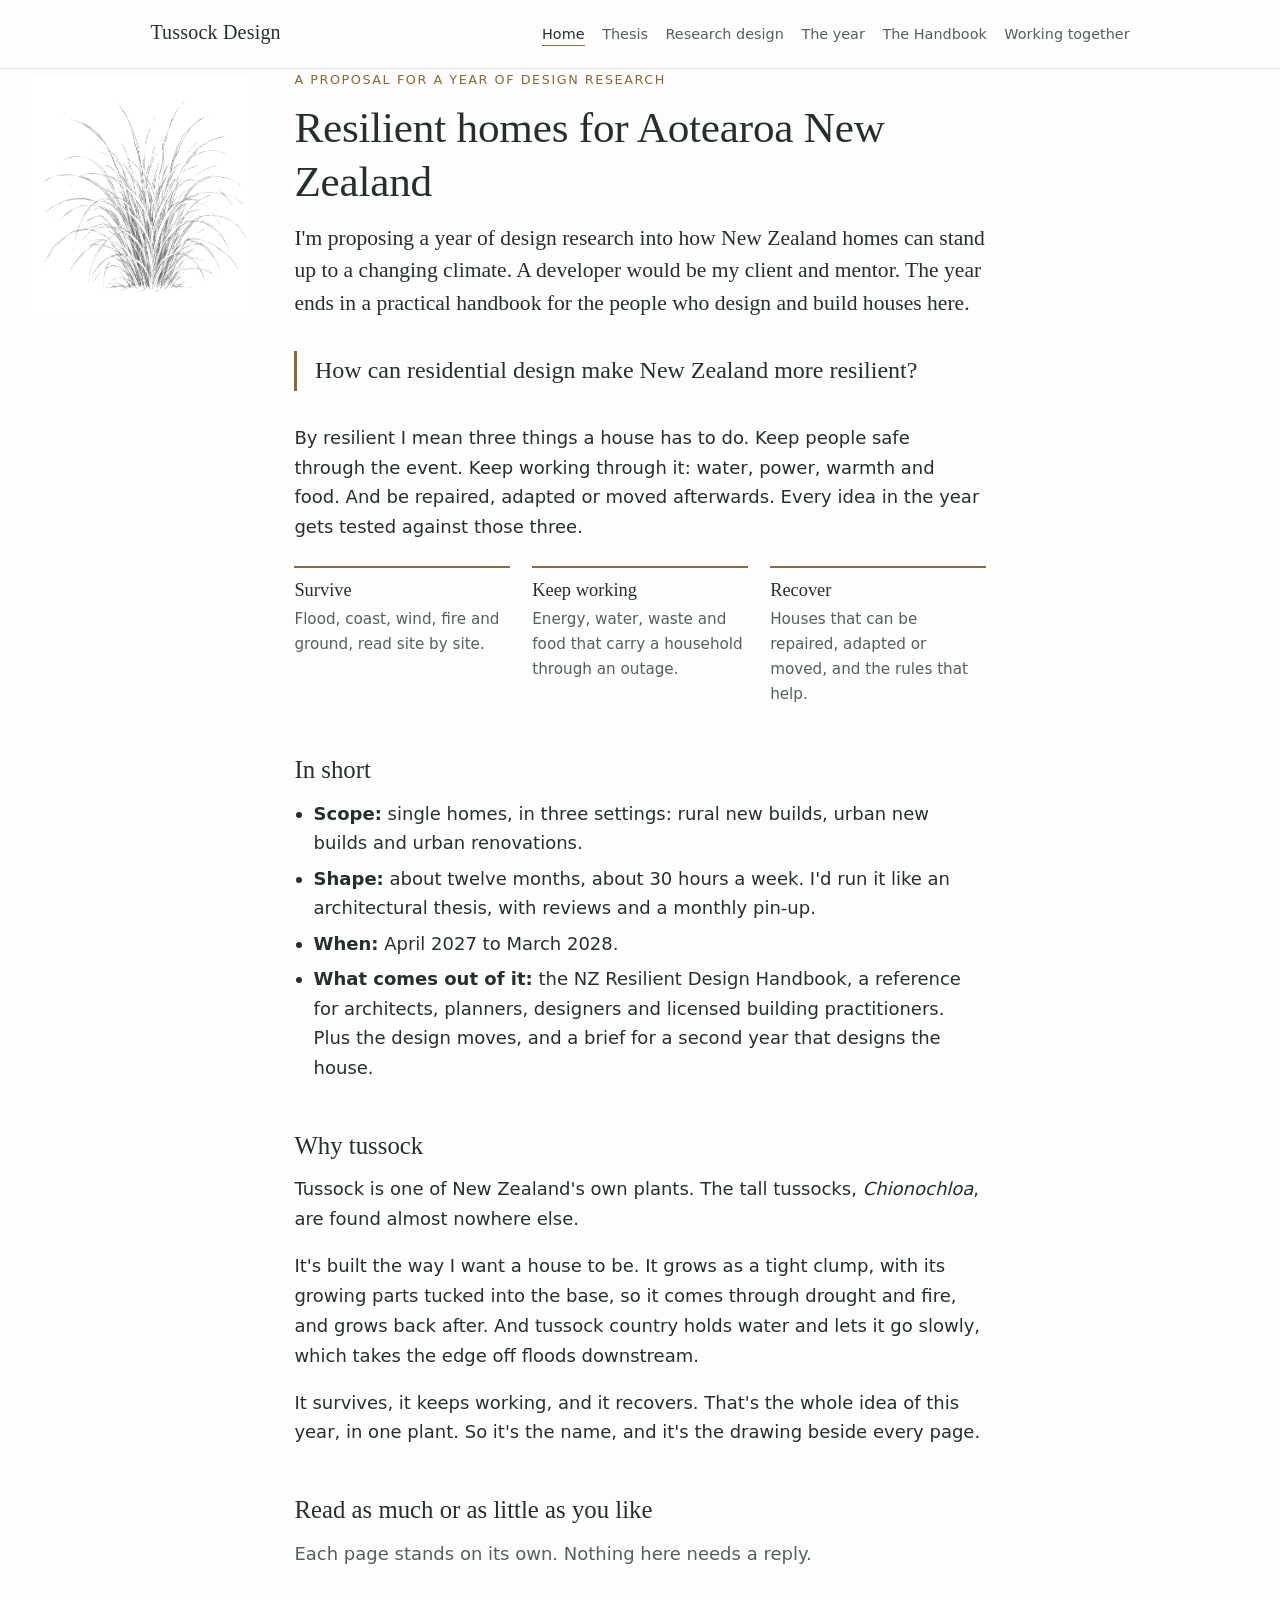
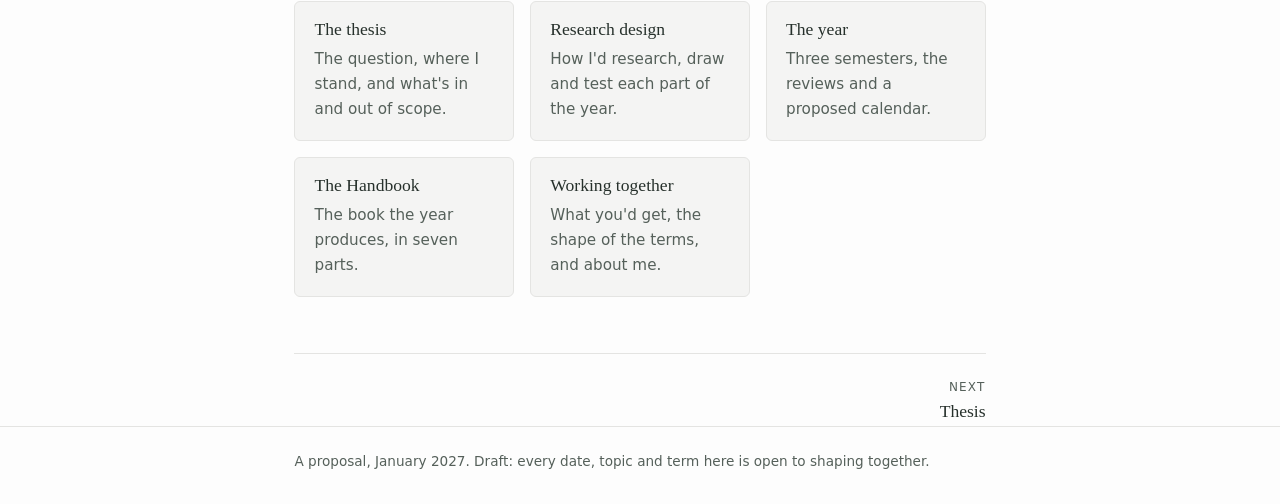
==== index.html @ 3aabd9d5 "Tussock Design: the proposal site Co-Authored-By: Claude Opus 5.5 <noreply@anthropic.com>" ====
<!doctype html>
<html lang="en-NZ">
<head>
<meta charset="utf-8">
<meta name="viewport" content="width=device-width, initial-scale=1">
<title>Resilient homes for Aotearoa New Zealand | Tussock Design</title>
<meta name="description" content="A proposal for a year of design research for resilient homes in New Zealand, ending in the NZ Resilient Design Handbook.">
<meta name="robots" content="noindex">
<link rel="stylesheet" href="style.css?v=136b2ce3">
</head>
<body class="page-index">
<header class="top">
  <div class="wrap top-inner">
    <a class="wordmark" href="index.html">Tussock Design</a>
    <nav aria-label="Pages"><ul><li><a href="index.html" aria-current="page">Home</a></li><li><a href="thesis.html">Thesis</a></li><li><a href="research-design.html">Research design</a></li><li><a href="the-year.html">The year</a></li><li><a href="handbook.html">The Handbook</a></li><li><a href="working-together.html">Working together</a></li></ul></nav>
  </div>
</header>
<main class="wrap">
<div class="intro">
  <figure class="sketch"><img src="tussock.jpg?v=136b2ce3" width="1047" height="1100" alt="Pencil sketch of a tussock"></figure>
  <p class="kicker">A proposal for a year of design research</p>
  <h1>Resilient homes for Aotearoa New Zealand</h1>
  <p class="lead">I'm proposing a year of design research into how New Zealand homes can stand up to a changing climate. A developer would be my client and mentor. The year ends in a practical handbook for the people who design and build houses here.</p>
</div>

<p class="question">How can residential design make New Zealand more resilient?</p>

<p>By resilient I mean three things a house has to do. Keep people safe through the event. Keep working through it: water, power, warmth and food. And be repaired, adapted or moved afterwards. Every idea in the year gets tested against those three.</p>

<div class="three">
  <div><h3>Survive</h3><p>Flood, coast, wind, fire and ground, read site by site.</p></div>
  <div><h3>Keep working</h3><p>Energy, water, waste and food that carry a household through an outage.</p></div>
  <div><h3>Recover</h3><p>Houses that can be repaired, adapted or moved, and the rules that help.</p></div>
</div>

<h2>In short</h2>
<ul>
  <li><strong>Scope:</strong> single homes, in three settings: rural new builds, urban new builds and urban renovations.</li>
  <li><strong>Shape:</strong> about twelve months, about 30 hours a week. I'd run it like an architectural thesis, with reviews and a monthly pin-up.</li>
  <li><strong>When:</strong> April 2027 to March 2028.</li>
  <li><strong>What comes out of it:</strong> the NZ Resilient Design Handbook, a reference for architects, planners, designers and licensed building practitioners. Plus the design moves, and a brief for a second year that designs the house.</li>
</ul>

<h2>Why tussock</h2>
<p>Tussock is one of New Zealand's own plants. The tall tussocks, <em>Chionochloa</em>, are found almost nowhere else.</p>
<p>It's built the way I want a house to be. It grows as a tight clump, with its growing parts tucked into the base, so it comes through drought and fire, and grows back after. And tussock country holds water and lets it go slowly, which takes the edge off floods downstream.</p>
<p>It survives, it keeps working, and it recovers. That's the whole idea of this year, in one plant. So it's the name, and it's the drawing beside every page.</p>

<h2>Read as much or as little as you like</h2>
<p class="soft">Each page stands on its own. Nothing here needs a reply.</p>
<div class="cards">
  <a class="card" href="thesis.html"><h3>The thesis</h3><p>The question, where I stand, and what's in and out of scope.</p></a>
  <a class="card" href="research-design.html"><h3>Research design</h3><p>How I'd research, draw and test each part of the year.</p></a>
  <a class="card" href="the-year.html"><h3>The year</h3><p>Three semesters, the reviews and a proposed calendar.</p></a>
  <a class="card" href="handbook.html"><h3>The Handbook</h3><p>The book the year produces, in seven parts.</p></a>
  <a class="card" href="working-together.html"><h3>Working together</h3><p>What you'd get, the shape of the terms, and about me.</p></a>
</div>

<nav class="pager" aria-label="Next page"><a class="next" href="thesis.html"><span>Next</span>Thesis</a></nav>
</main>
<footer class="foot">
  <div class="wrap">
    <p>A proposal, January 2027. Draft: every date, topic and term here is open to shaping together.</p>
  </div>
</footer>
</body>
</html>
---- style.css ----
/* Proposal site. System fonts only, no outside requests. */
:root {
  /* The tussock sketch's own paper white (sampled #fdfdfd), light only (Av, 26 Nov) */
  --paper: #fdfdfd;
  --paper-2: #f4f4f3;
  --ink: #26302b;
  --ink-soft: #55605a;
  --line: #e4e4e2;
  --accent: #8a6a32;      /* tussock gold, darkened for text contrast */
  --serif: "Iowan Old Style", "Palatino Linotype", Palatino, "Book Antiqua", Georgia, serif;
  --sans: -apple-system, BlinkMacSystemFont, "Segoe UI", system-ui, sans-serif;
  color-scheme: light;
}

* { box-sizing: border-box; }
html { -webkit-text-size-adjust: 100%; }
body {
  margin: 0; background: var(--paper); color: var(--ink);
  font: 18px/1.65 var(--sans);
}
.wrap { max-width: 46rem; margin: 0 auto; padding: 0 1.4rem; }

/* Header */
.top { border-bottom: 1px solid var(--line); background: var(--paper); }
.top-inner { display: flex; flex-wrap: wrap; align-items: baseline; justify-content: space-between; gap: .4rem 1.5rem; padding-top: 1rem; padding-bottom: .9rem; max-width: 64rem; }
.wordmark { font-family: var(--serif); font-size: 1.25rem; color: var(--ink); text-decoration: none; letter-spacing: .01em; }
.top nav ul { list-style: none; margin: 0; padding: 0; display: flex; flex-wrap: wrap; gap: .2rem 1.1rem; }
.top nav a { color: var(--ink-soft); text-decoration: none; font-size: .9rem; padding: .2rem 0; border-bottom: 1px solid transparent; }
.top nav a:hover { color: var(--ink); }
.top nav a[aria-current="page"] { color: var(--ink); border-bottom-color: var(--accent); }

/* The text keeps the middle column; the tussock sits in the left margin beside each title (Av, 26 Nov).
   Too narrow for a margin: it sits small above the title. */
.intro { position: relative; }
.intro h1 { margin-bottom: .8rem; }
.intro .lead { margin-bottom: 0; }
.sketch { margin: 0 0 1.2rem; width: 11rem; }
/* shown as drawn; the page takes the drawing's white, and multiply hides any edge left over */
.sketch img { width: 100%; height: auto; display: block; mix-blend-mode: multiply; filter: brightness(1.05) contrast(1.15); }
@media (min-width: 1060px) {
  .sketch {
    position: absolute; right: 100%; top: 0;
    margin: 0 2.5rem 0 0; width: min(18rem, calc((100vw - 46rem) / 2 - 3rem));
  }
  /* home has a long intro, so the sketch centres on it */
  .page-index .sketch { top: 50%; transform: translateY(-50%); }
}

/* Type */
main { padding-top: 2.6rem; padding-bottom: 2rem; }
h1, h2, h3 { font-family: var(--serif); font-weight: normal; line-height: 1.25; }
h1 { font-size: clamp(2rem, 5vw, 2.7rem); margin: 0 0 1rem; letter-spacing: -.005em; }
h2 { font-size: 1.55rem; margin: 3rem 0 .8rem; }
h3 { font-size: 1.15rem; margin: 2rem 0 .4rem; }
p, ul, ol { margin: 0 0 1.1rem; }
ul, ol { padding-left: 1.2rem; }
li { margin-bottom: .35rem; }
a { color: var(--accent); text-underline-offset: .18em; }
.kicker { font-size: .8rem; letter-spacing: .12em; text-transform: uppercase; color: var(--accent); margin: 0 0 .7rem; }
.lead { font-family: var(--serif); font-size: 1.35rem; line-height: 1.5; color: var(--ink); }
.soft { color: var(--ink-soft); }
.small { font-size: .9rem; }

.question {
  font-family: var(--serif); font-size: 1.5rem; line-height: 1.4;
  border-left: 3px solid var(--accent); padding: .2rem 0 .2rem 1.1rem; margin: 2rem 0;
}

/* Cards and lists */
.cards { display: grid; grid-template-columns: repeat(auto-fit, minmax(13rem, 1fr)); gap: 1rem; margin: 2rem 0; }
.card { background: var(--paper-2); border: 1px solid var(--line); border-radius: 6px; padding: 1.1rem 1.2rem; text-decoration: none; color: var(--ink); display: block; }
a.card:hover { border-color: var(--accent); }
.card h3 { margin: 0 0 .35rem; font-size: 1.1rem; }
.card p { margin: 0; font-size: .95rem; color: var(--ink-soft); }

.three { display: grid; grid-template-columns: repeat(auto-fit, minmax(11rem, 1fr)); gap: 1.4rem; margin: 1.5rem 0 2rem; }
.three div { border-top: 2px solid var(--accent); padding-top: .7rem; }
.three h3 { margin: 0 0 .3rem; }
.three p { margin: 0; font-size: .95rem; color: var(--ink-soft); }

.steps { counter-reset: step; list-style: none; padding: 0; }
.steps li { counter-increment: step; position: relative; padding-left: 2.6rem; margin-bottom: 1rem; }
.steps li::before { content: counter(step); position: absolute; left: 0; top: .05rem; width: 1.8rem; height: 1.8rem; border-radius: 50%; border: 1px solid var(--accent); color: var(--accent); font-size: .85rem; display: grid; place-items: center; }
.steps strong { font-weight: 600; }

/* Timeline */
.timeline { list-style: none; padding: 0; margin: 1.5rem 0 2rem; border-left: 2px solid var(--line); }
.timeline li { position: relative; padding: 0 0 1.3rem 1.4rem; }
.timeline li::before { content: ""; position: absolute; left: -7px; top: .5rem; width: 12px; height: 12px; border-radius: 50%; background: var(--paper); border: 2px solid var(--accent); }
.timeline li.break::before { border-color: var(--line); }
.timeline .when { display: block; font-size: .8rem; letter-spacing: .08em; text-transform: uppercase; color: var(--ink-soft); }
.timeline .what { font-family: var(--serif); font-size: 1.15rem; }
.timeline li.break .what { font-family: var(--sans); font-size: .95rem; color: var(--ink-soft); }

/* Handbook parts */
.parts { list-style: none; padding: 0; }
.parts > li { border-top: 1px solid var(--line); padding: 1rem 0 .6rem; }
.parts h3 { margin: 0 0 .5rem; }
.parts h3 span { color: var(--accent); margin-right: .5rem; }
.parts ul { list-style: none; padding: 0; font-size: .95rem; }
.parts ul li { margin-bottom: .25rem; }
.parts ul b { font-weight: 600; color: var(--ink-soft); display: inline-block; min-width: 2.2rem; }

.note { background: var(--paper-2); border: 1px solid var(--line); border-radius: 6px; padding: 1rem 1.2rem; margin: 2rem 0; font-size: .95rem; }
.note p:last-child { margin-bottom: 0; }

/* Pager and footer */
.pager { display: flex; justify-content: space-between; gap: 1rem; margin-top: 3.5rem; padding-top: 1.5rem; border-top: 1px solid var(--line); }
.pager a { text-decoration: none; font-family: var(--serif); font-size: 1.1rem; color: var(--ink); }
.pager a span { display: block; font-family: var(--sans); font-size: .75rem; letter-spacing: .1em; text-transform: uppercase; color: var(--ink-soft); }
.pager .next { margin-left: auto; text-align: right; }
.foot { border-top: 1px solid var(--line); padding: 1.4rem 0 2rem; color: var(--ink-soft); font-size: .85rem; }
.foot p { margin: 0; }

@media (max-width: 560px) {
  body { font-size: 17px; }
  .lead { font-size: 1.2rem; }
  .question { font-size: 1.3rem; }
}
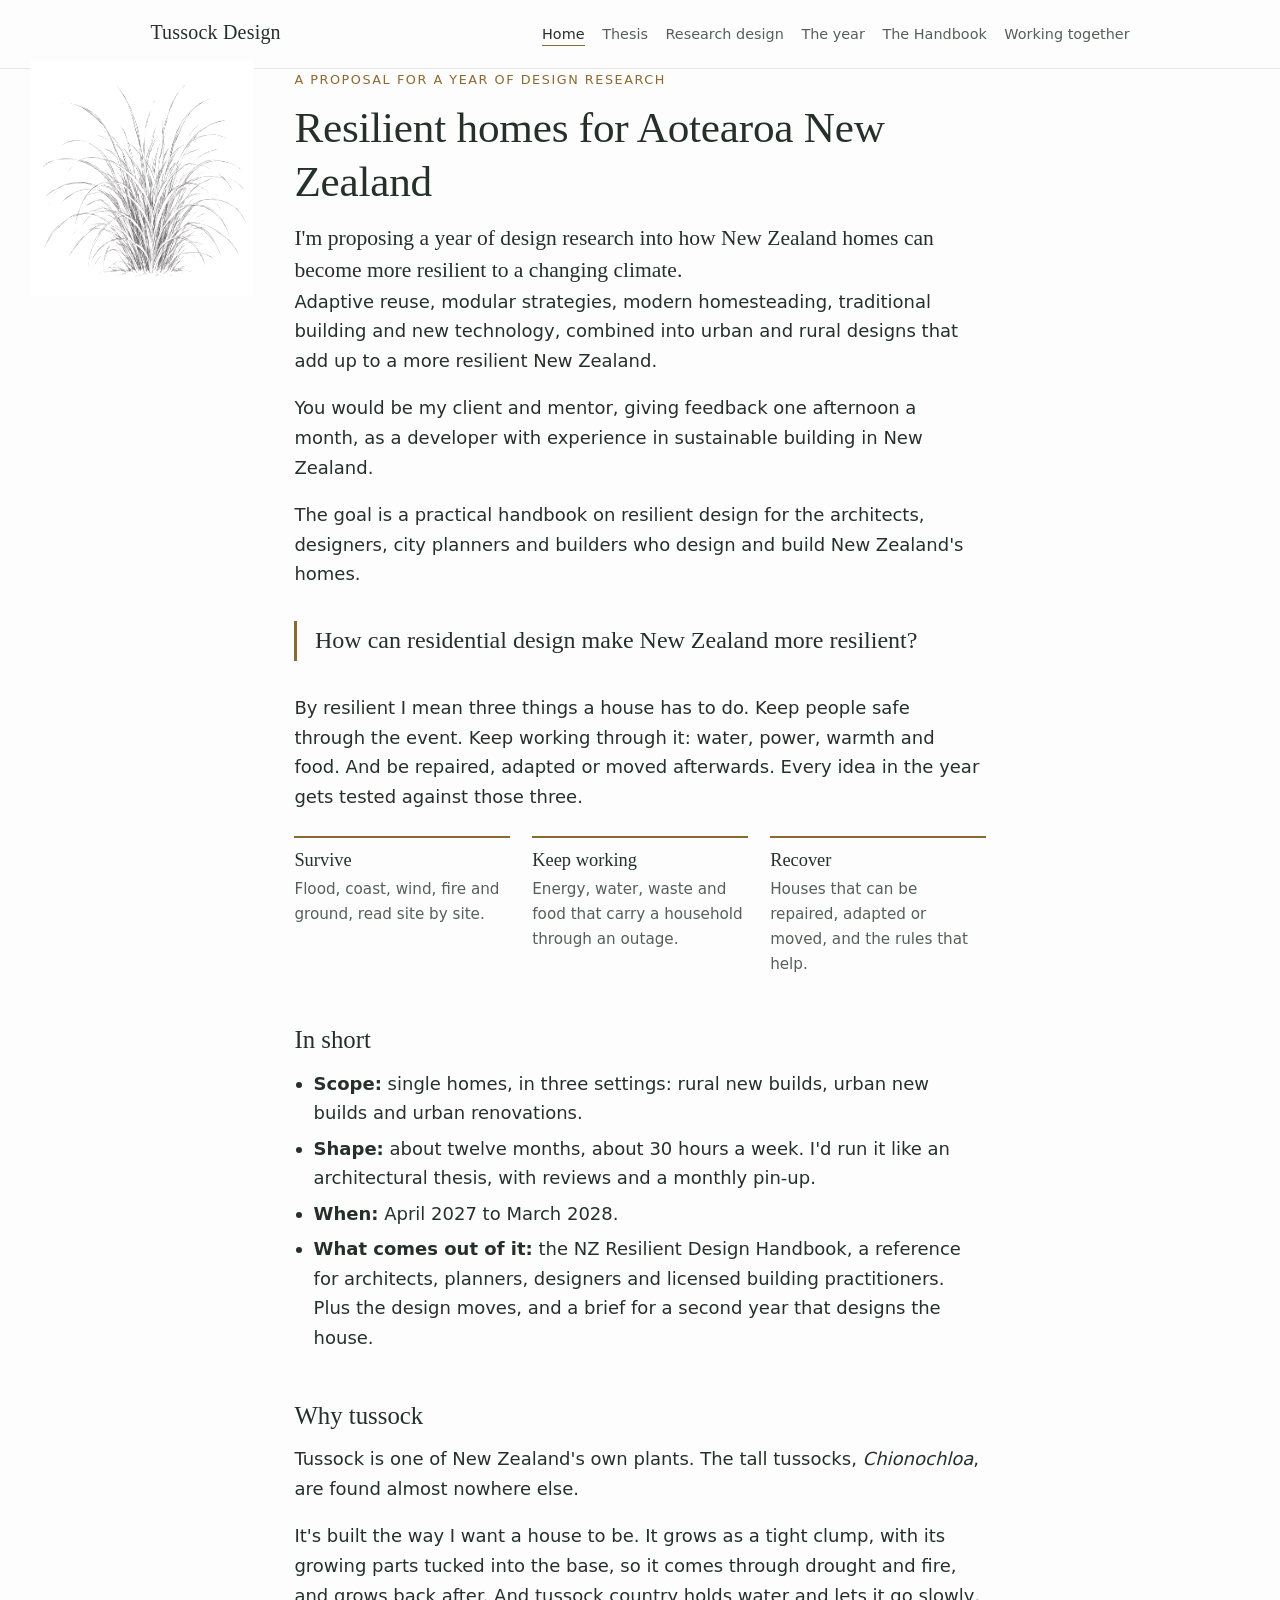
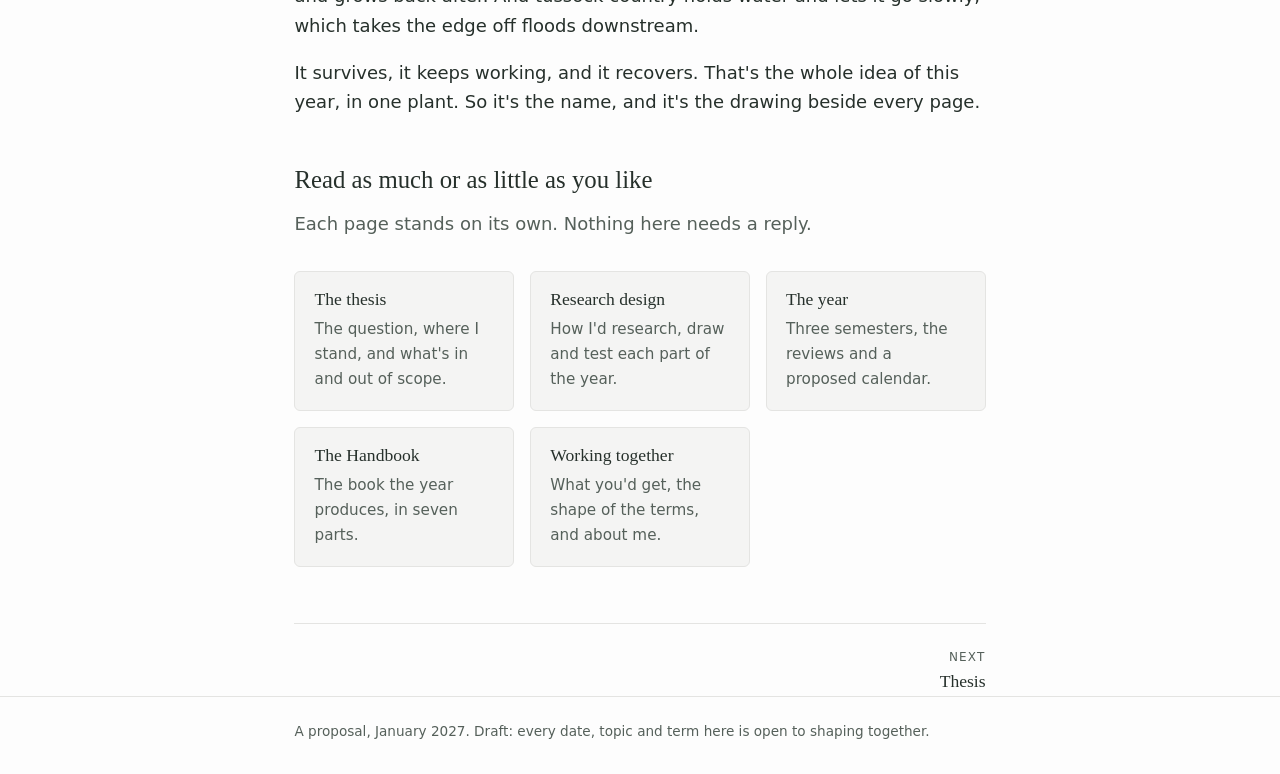
==== commit 555efaf5: "Home intro in Av's words" ====
--- a/index.html
+++ b/index.html
@@ -20,8 +20,12 @@
   <figure class="sketch"><img src="tussock.jpg?v=136b2ce3" width="1047" height="1100" alt="Pencil sketch of a tussock"></figure>
   <p class="kicker">A proposal for a year of design research</p>
   <h1>Resilient homes for Aotearoa New Zealand</h1>
-  <p class="lead">I'm proposing a year of design research into how New Zealand homes can stand up to a changing climate. A developer would be my client and mentor. The year ends in a practical handbook for the people who design and build houses here.</p>
+  <p class="lead">I'm proposing a year of design research into how New Zealand homes can become more resilient to a changing climate.</p>
 </div>
+
+<p>Adaptive reuse, modular strategies, modern homesteading, traditional building and new technology, combined into urban and rural designs that add up to a more resilient New Zealand.</p>
+<p>You would be my client and mentor, giving feedback one afternoon a month, as a developer with experience in sustainable building in New Zealand.</p>
+<p>The goal is a practical handbook on resilient design for the architects, designers, city planners and builders who design and build New Zealand's homes.</p>
 
 <p class="question">How can residential design make New Zealand more resilient?</p>
 
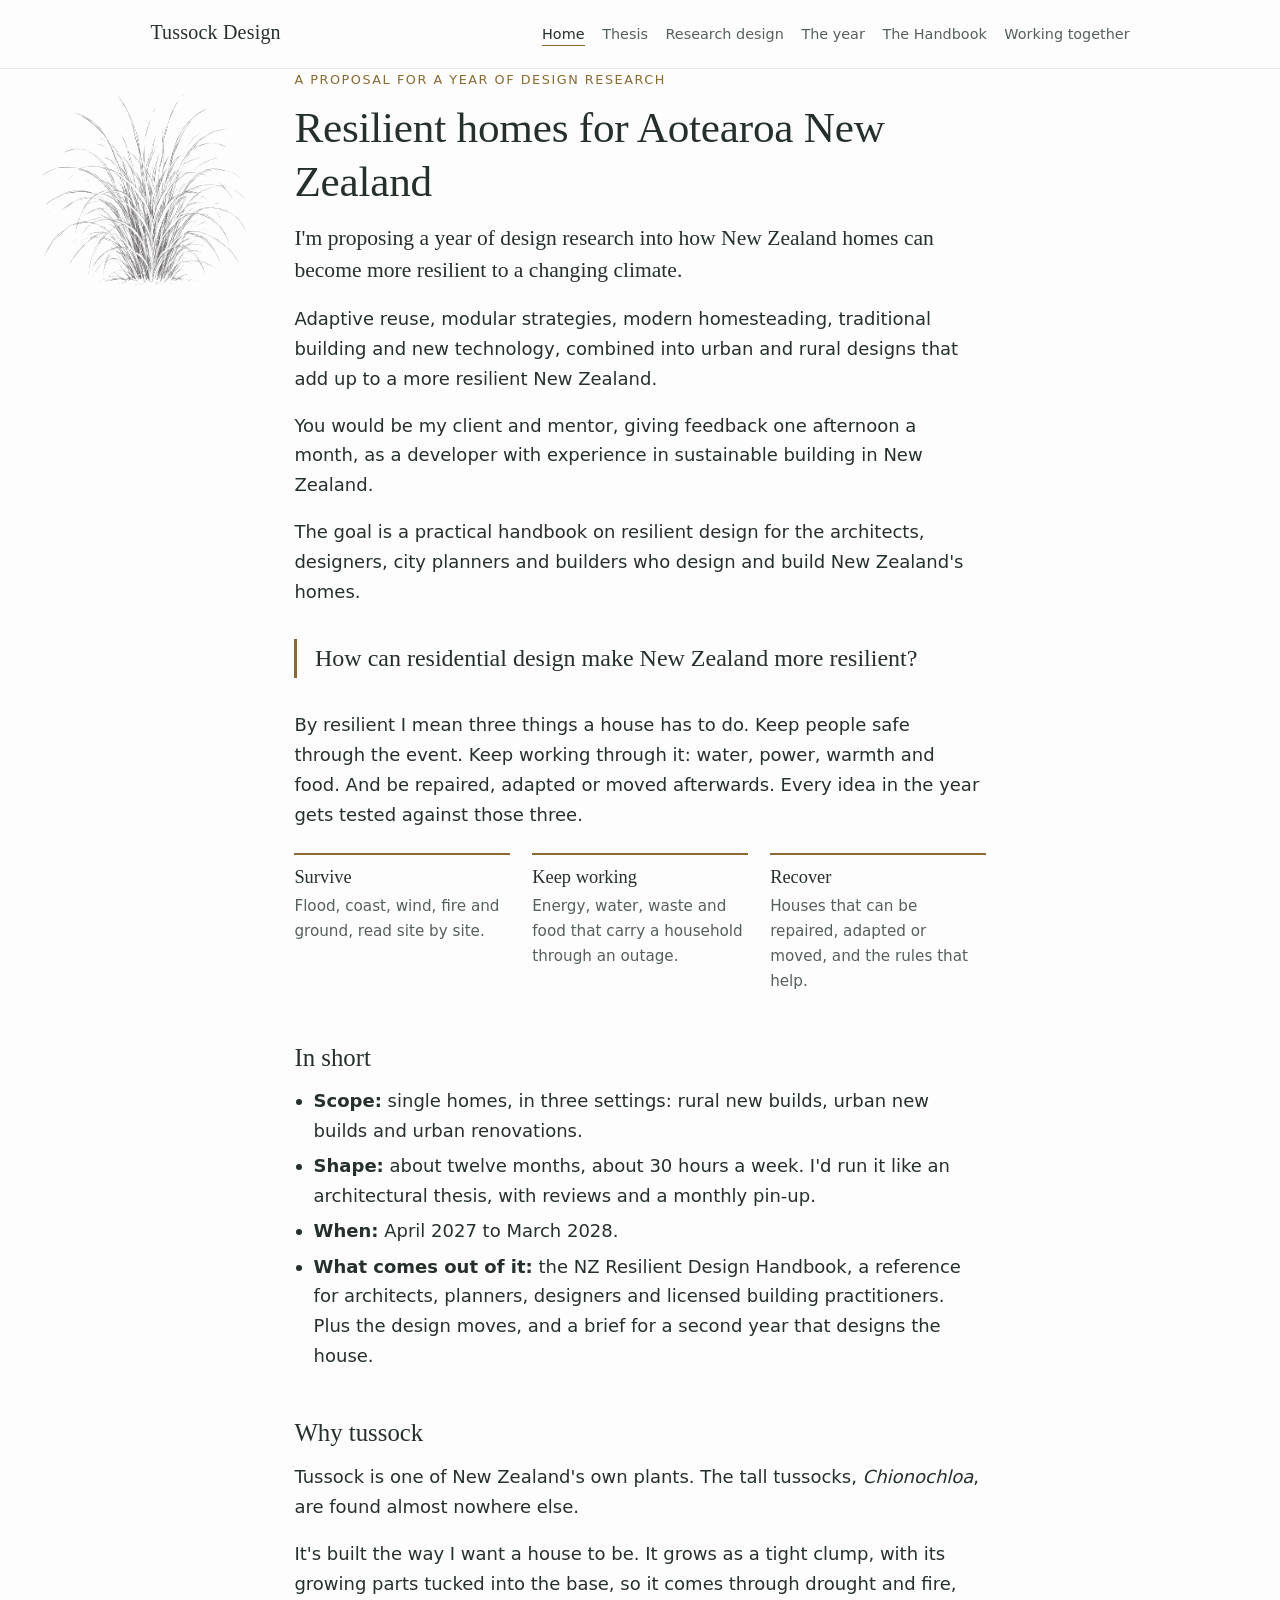
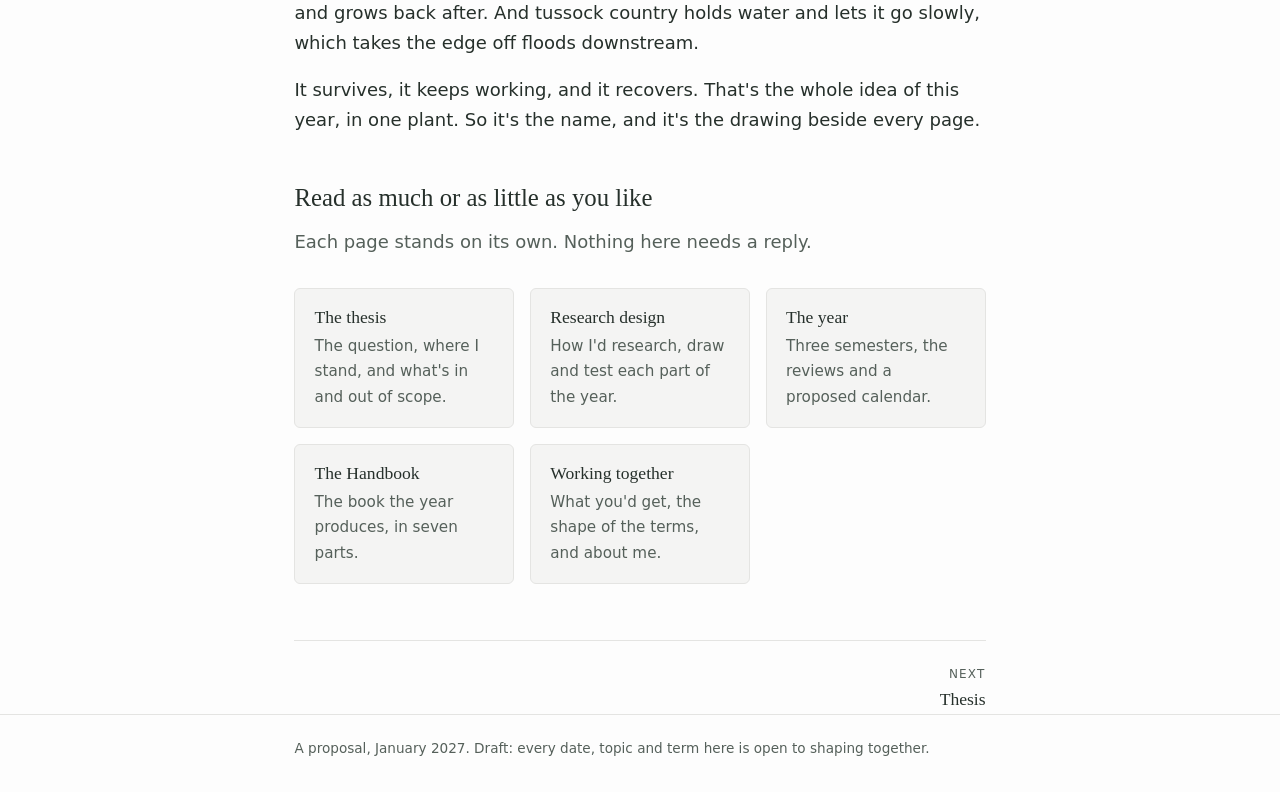
==== commit 88b48bac: "Home sketch alignment" ====
--- a/index.html
+++ b/index.html
@@ -6,7 +6,7 @@
 <title>Resilient homes for Aotearoa New Zealand | Tussock Design</title>
 <meta name="description" content="A proposal for a year of design research for resilient homes in New Zealand, ending in the NZ Resilient Design Handbook.">
 <meta name="robots" content="noindex">
-<link rel="stylesheet" href="style.css?v=136b2ce3">
+<link rel="stylesheet" href="style.css?v=6ba937d9">
 </head>
 <body class="page-index">
 <header class="top">
@@ -17,7 +17,7 @@
 </header>
 <main class="wrap">
 <div class="intro">
-  <figure class="sketch"><img src="tussock.jpg?v=136b2ce3" width="1047" height="1100" alt="Pencil sketch of a tussock"></figure>
+  <figure class="sketch"><img src="tussock.jpg?v=6ba937d9" width="1047" height="1100" alt="Pencil sketch of a tussock"></figure>
   <p class="kicker">A proposal for a year of design research</p>
   <h1>Resilient homes for Aotearoa New Zealand</h1>
   <p class="lead">I'm proposing a year of design research into how New Zealand homes can become more resilient to a changing climate.</p>
--- a/style.css
+++ b/style.css
@@ -33,7 +33,6 @@
    Too narrow for a margin: it sits small above the title. */
 .intro { position: relative; }
 .intro h1 { margin-bottom: .8rem; }
-.intro .lead { margin-bottom: 0; }
 .sketch { margin: 0 0 1.2rem; width: 11rem; }
 /* shown as drawn; the page takes the drawing's white, and multiply hides any edge left over */
 .sketch img { width: 100%; height: auto; display: block; mix-blend-mode: multiply; filter: brightness(1.05) contrast(1.15); }
@@ -42,8 +41,6 @@
     position: absolute; right: 100%; top: 0;
     margin: 0 2.5rem 0 0; width: min(18rem, calc((100vw - 46rem) / 2 - 3rem));
   }
-  /* home has a long intro, so the sketch centres on it */
-  .page-index .sketch { top: 50%; transform: translateY(-50%); }
 }
 
 /* Type */
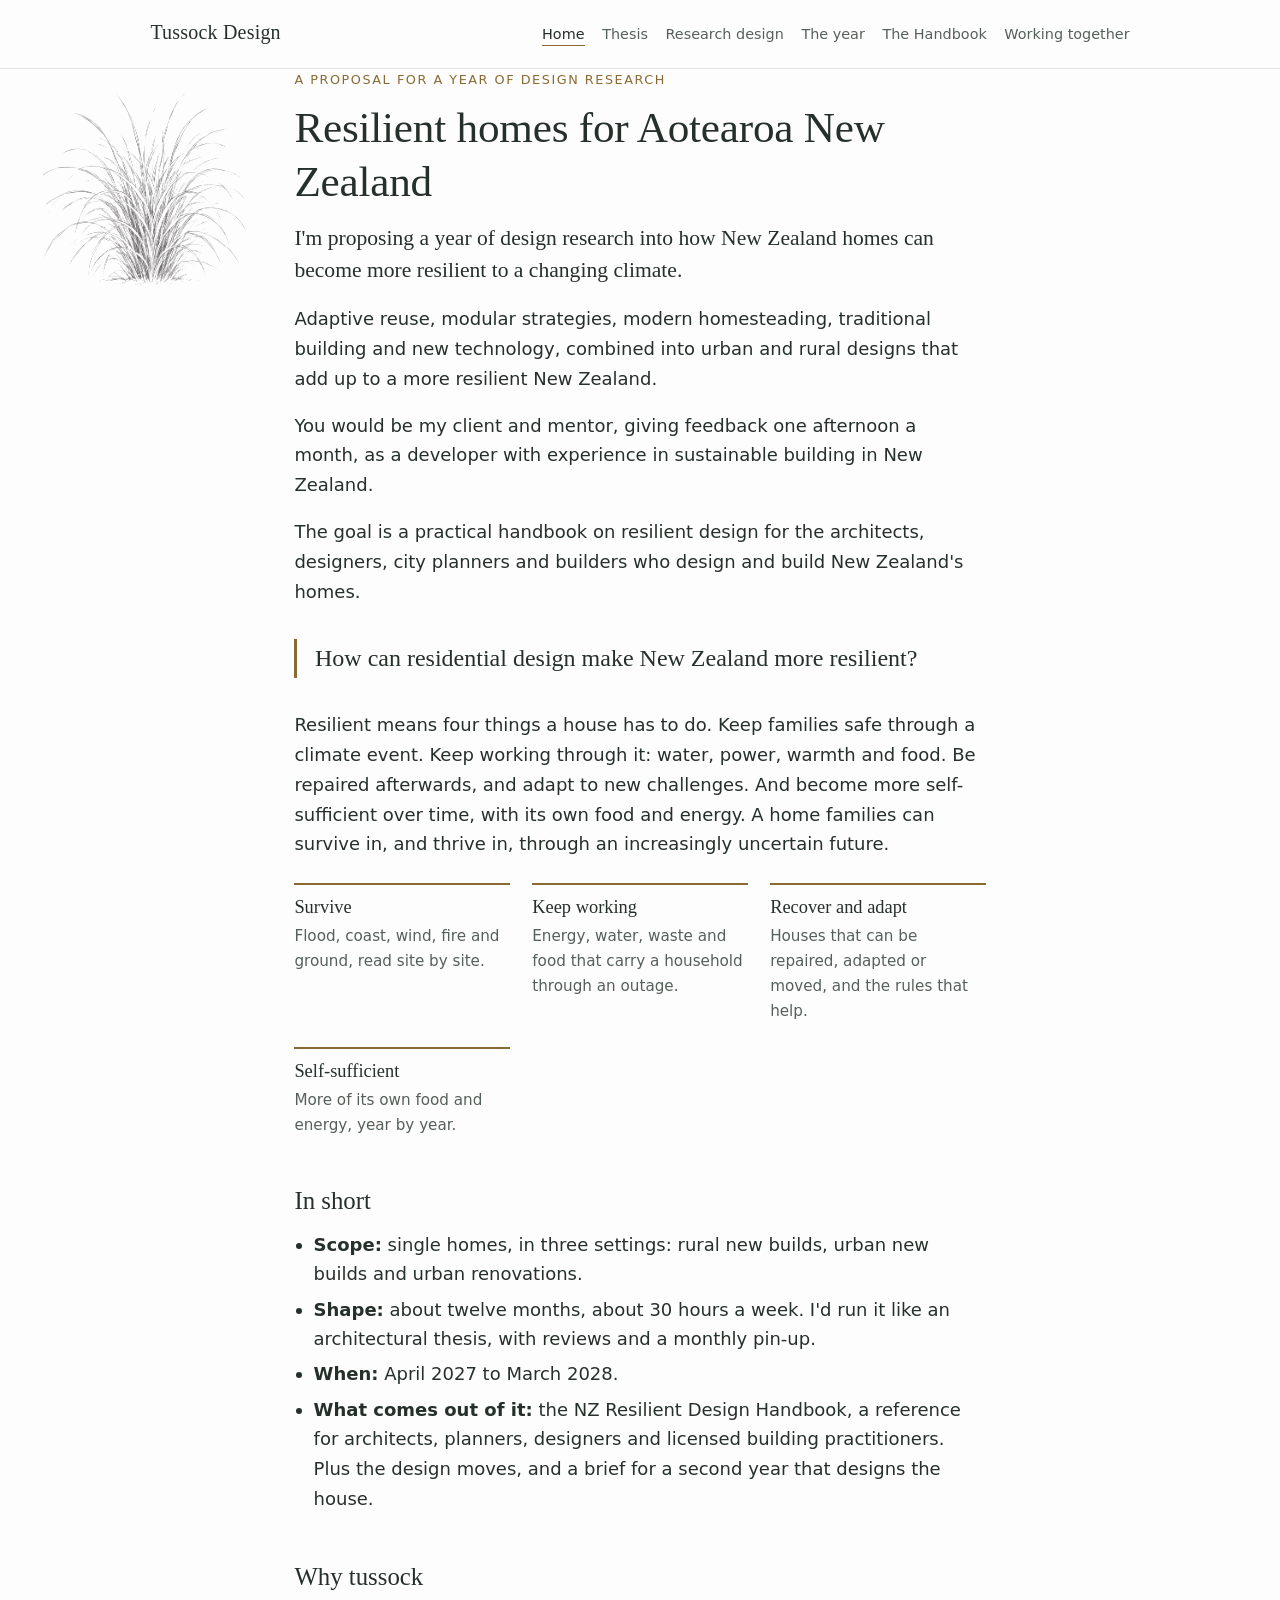
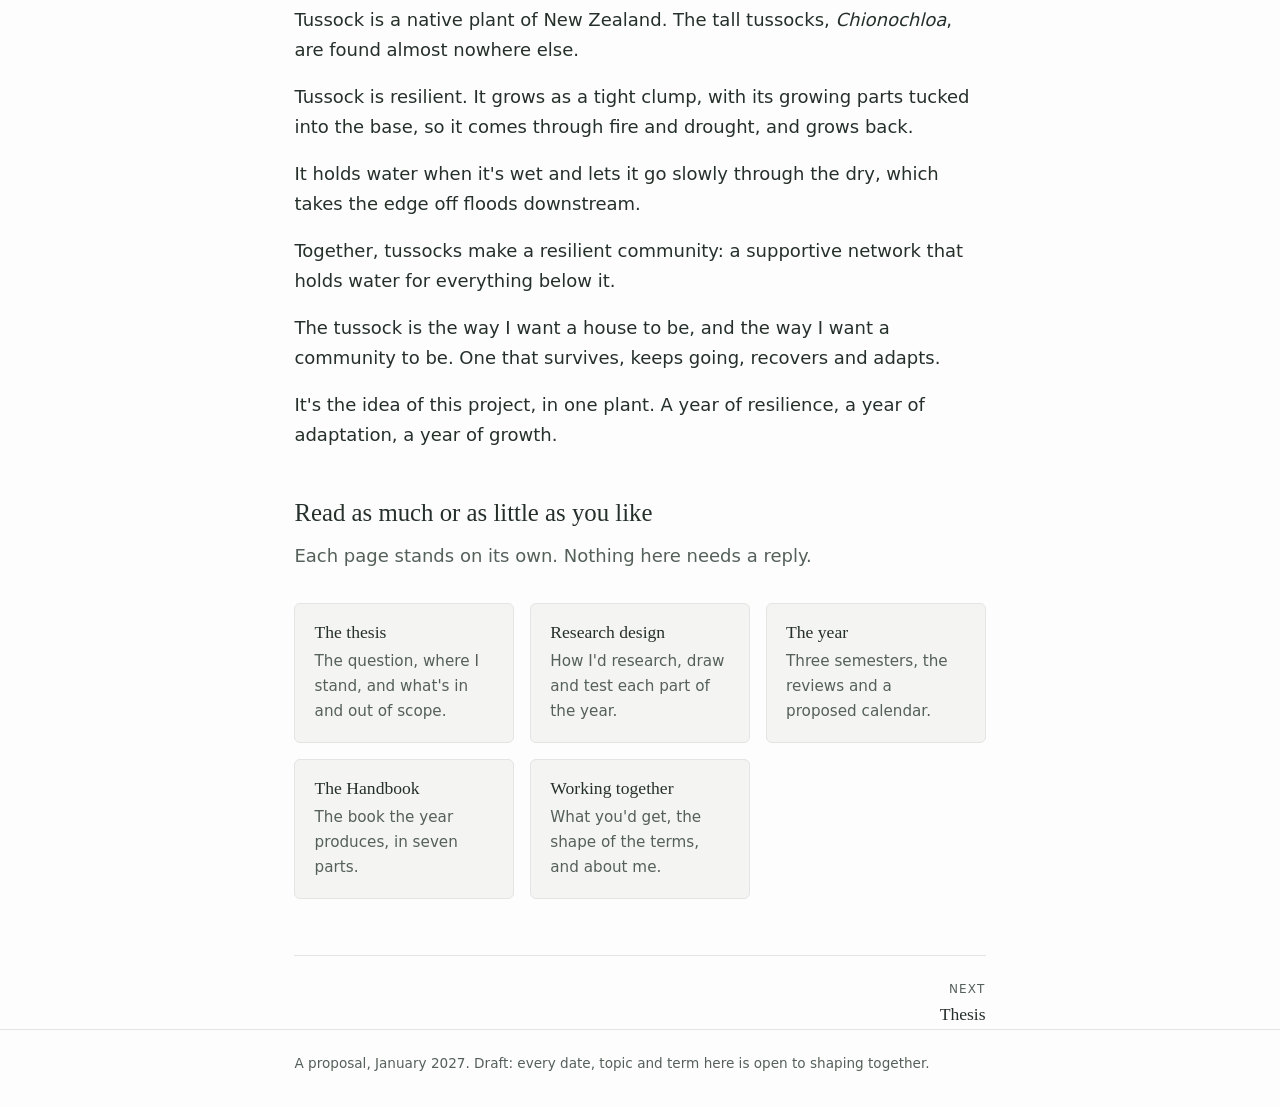
==== commit f31b0633: "Resilience as four things; Why tussock rewritten" ====
--- a/index.html
+++ b/index.html
@@ -29,12 +29,13 @@
 
 <p class="question">How can residential design make New Zealand more resilient?</p>
 
-<p>By resilient I mean three things a house has to do. Keep people safe through the event. Keep working through it: water, power, warmth and food. And be repaired, adapted or moved afterwards. Every idea in the year gets tested against those three.</p>
+<p>Resilient means four things a house has to do. Keep families safe through a climate event. Keep working through it: water, power, warmth and food. Be repaired afterwards, and adapt to new challenges. And become more self-sufficient over time, with its own food and energy. A home families can survive in, and thrive in, through an increasingly uncertain future.</p>
 
 <div class="three">
   <div><h3>Survive</h3><p>Flood, coast, wind, fire and ground, read site by site.</p></div>
   <div><h3>Keep working</h3><p>Energy, water, waste and food that carry a household through an outage.</p></div>
-  <div><h3>Recover</h3><p>Houses that can be repaired, adapted or moved, and the rules that help.</p></div>
+  <div><h3>Recover and adapt</h3><p>Houses that can be repaired, adapted or moved, and the rules that help.</p></div>
+  <div><h3>Self-sufficient</h3><p>More of its own food and energy, year by year.</p></div>
 </div>
 
 <h2>In short</h2>
@@ -46,9 +47,12 @@
 </ul>
 
 <h2>Why tussock</h2>
-<p>Tussock is one of New Zealand's own plants. The tall tussocks, <em>Chionochloa</em>, are found almost nowhere else.</p>
-<p>It's built the way I want a house to be. It grows as a tight clump, with its growing parts tucked into the base, so it comes through drought and fire, and grows back after. And tussock country holds water and lets it go slowly, which takes the edge off floods downstream.</p>
-<p>It survives, it keeps working, and it recovers. That's the whole idea of this year, in one plant. So it's the name, and it's the drawing beside every page.</p>
+<p>Tussock is a native plant of New Zealand. The tall tussocks, <em>Chionochloa</em>, are found almost nowhere else.</p>
+<p>Tussock is resilient. It grows as a tight clump, with its growing parts tucked into the base, so it comes through fire and drought, and grows back.</p>
+<p>It holds water when it's wet and lets it go slowly through the dry, which takes the edge off floods downstream.</p>
+<p>Together, tussocks make a resilient community: a supportive network that holds water for everything below it.</p>
+<p>The tussock is the way I want a house to be, and the way I want a community to be. One that survives, keeps going, recovers and adapts.</p>
+<p>It's the idea of this project, in one plant. A year of resilience, a year of adaptation, a year of growth.</p>
 
 <h2>Read as much or as little as you like</h2>
 <p class="soft">Each page stands on its own. Nothing here needs a reply.</p>
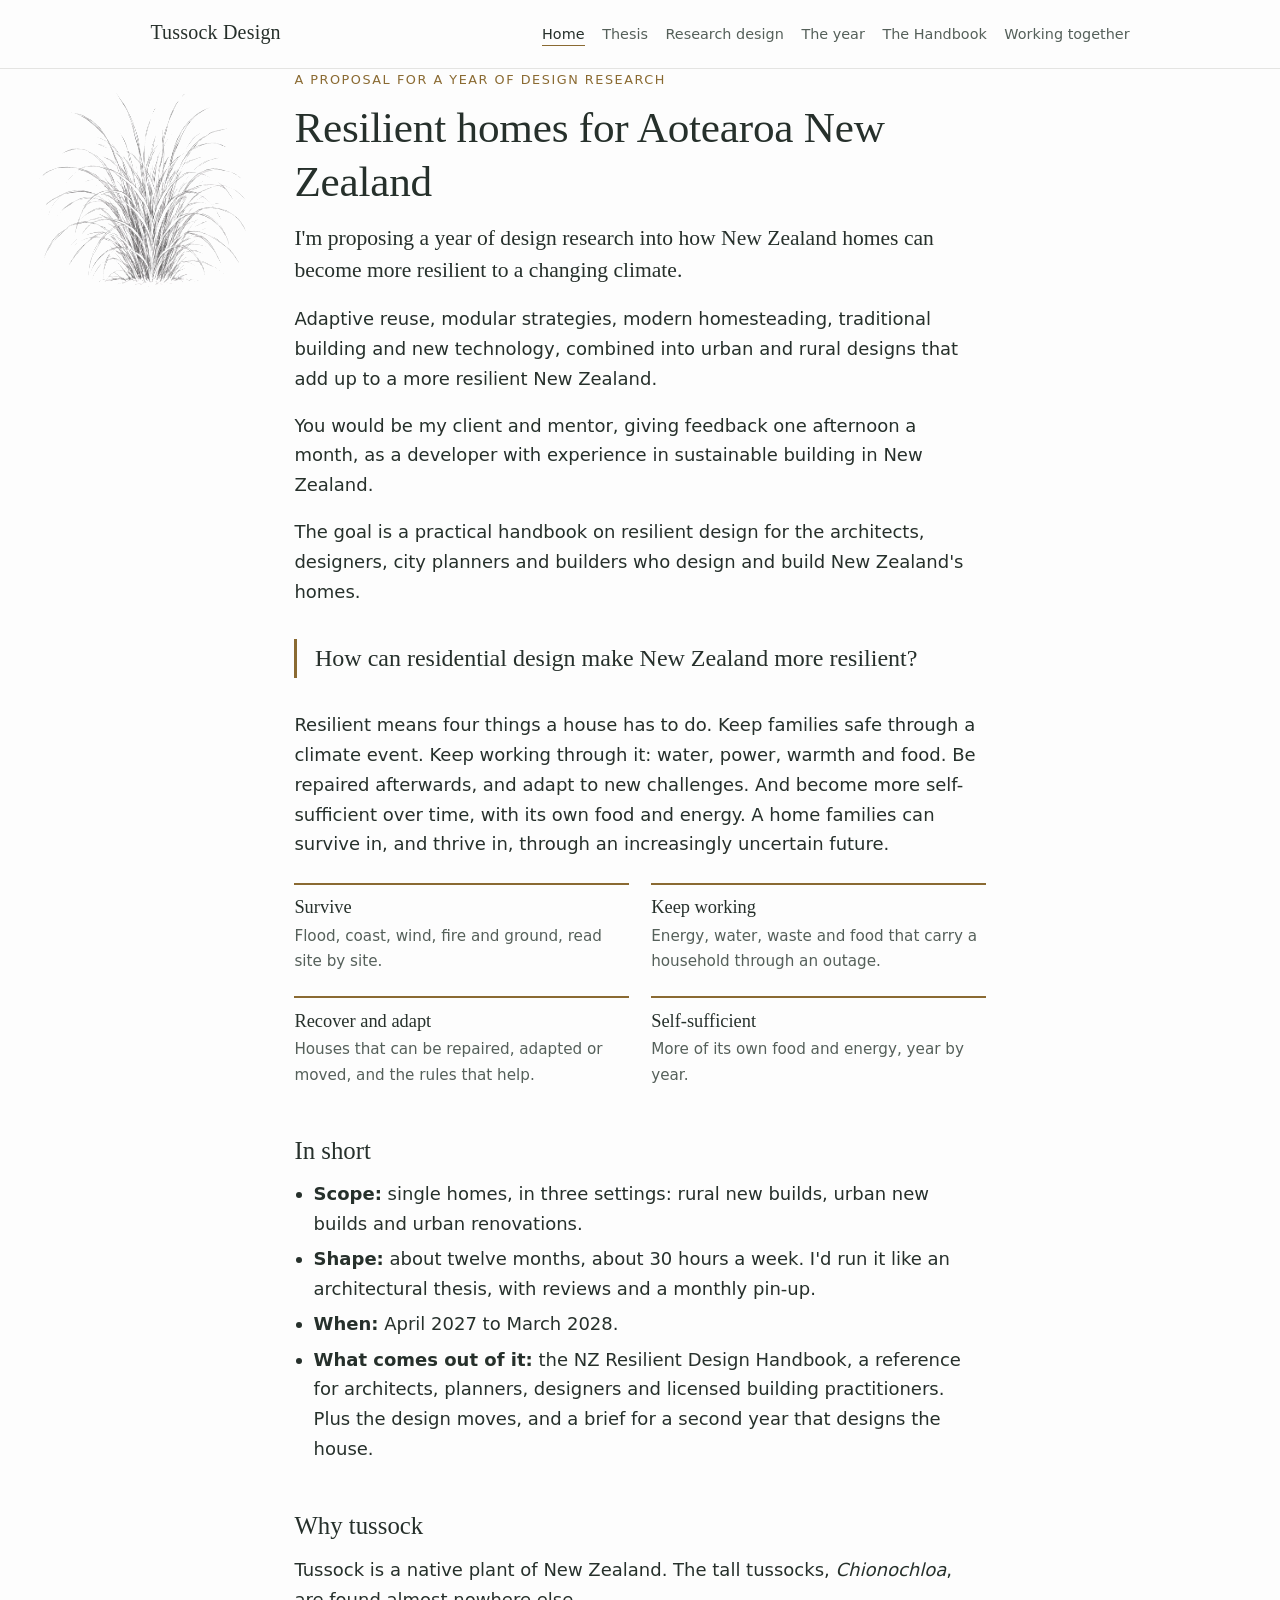
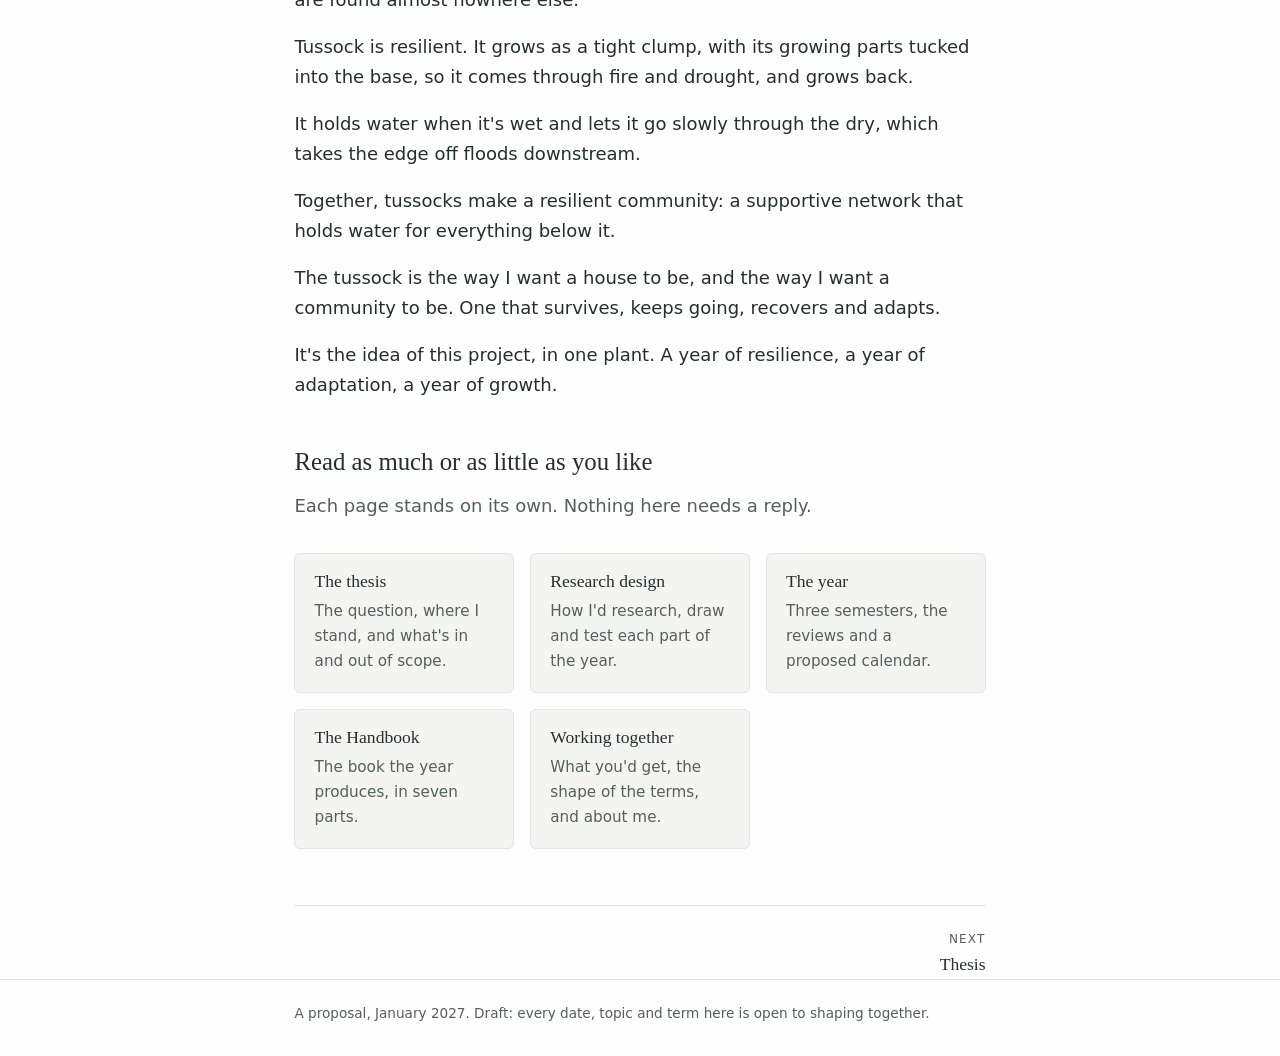
==== commit 63c71b54: "Four columns two by two" ====
--- a/index.html
+++ b/index.html
@@ -6,7 +6,7 @@
 <title>Resilient homes for Aotearoa New Zealand | Tussock Design</title>
 <meta name="description" content="A proposal for a year of design research for resilient homes in New Zealand, ending in the NZ Resilient Design Handbook.">
 <meta name="robots" content="noindex">
-<link rel="stylesheet" href="style.css?v=6ba937d9">
+<link rel="stylesheet" href="style.css?v=50fc72c2">
 </head>
 <body class="page-index">
 <header class="top">
@@ -17,7 +17,7 @@
 </header>
 <main class="wrap">
 <div class="intro">
-  <figure class="sketch"><img src="tussock.jpg?v=6ba937d9" width="1047" height="1100" alt="Pencil sketch of a tussock"></figure>
+  <figure class="sketch"><img src="tussock.jpg?v=50fc72c2" width="1047" height="1100" alt="Pencil sketch of a tussock"></figure>
   <p class="kicker">A proposal for a year of design research</p>
   <h1>Resilient homes for Aotearoa New Zealand</h1>
   <p class="lead">I'm proposing a year of design research into how New Zealand homes can become more resilient to a changing climate.</p>
@@ -31,7 +31,7 @@
 
 <p>Resilient means four things a house has to do. Keep families safe through a climate event. Keep working through it: water, power, warmth and food. Be repaired afterwards, and adapt to new challenges. And become more self-sufficient over time, with its own food and energy. A home families can survive in, and thrive in, through an increasingly uncertain future.</p>
 
-<div class="three">
+<div class="three four">
   <div><h3>Survive</h3><p>Flood, coast, wind, fire and ground, read site by site.</p></div>
   <div><h3>Keep working</h3><p>Energy, water, waste and food that carry a household through an outage.</p></div>
   <div><h3>Recover and adapt</h3><p>Houses that can be repaired, adapted or moved, and the rules that help.</p></div>
--- a/style.css
+++ b/style.css
@@ -74,6 +74,7 @@
 .three div { border-top: 2px solid var(--accent); padding-top: .7rem; }
 .three h3 { margin: 0 0 .3rem; }
 .three p { margin: 0; font-size: .95rem; color: var(--ink-soft); }
+.three.four { grid-template-columns: repeat(auto-fit, minmax(16rem, 1fr)); }
 
 .steps { counter-reset: step; list-style: none; padding: 0; }
 .steps li { counter-increment: step; position: relative; padding-left: 2.6rem; margin-bottom: 1rem; }
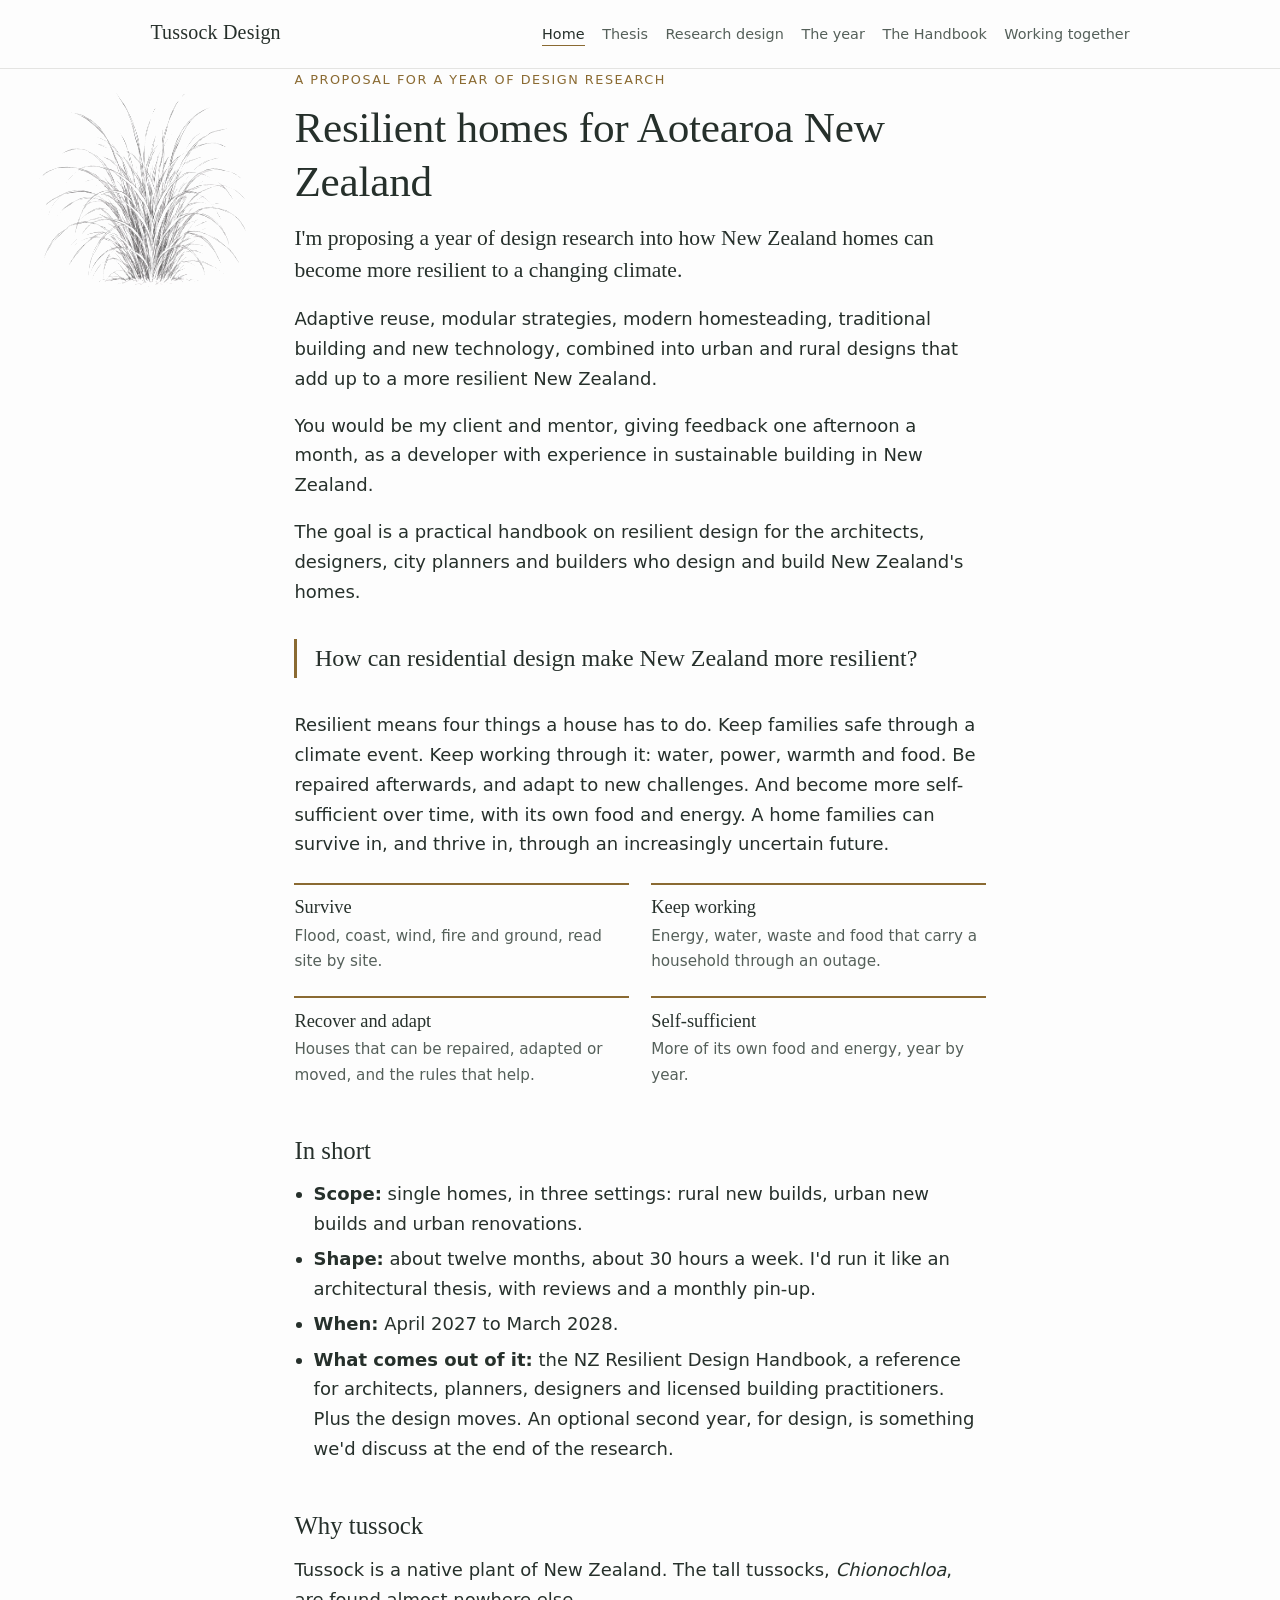
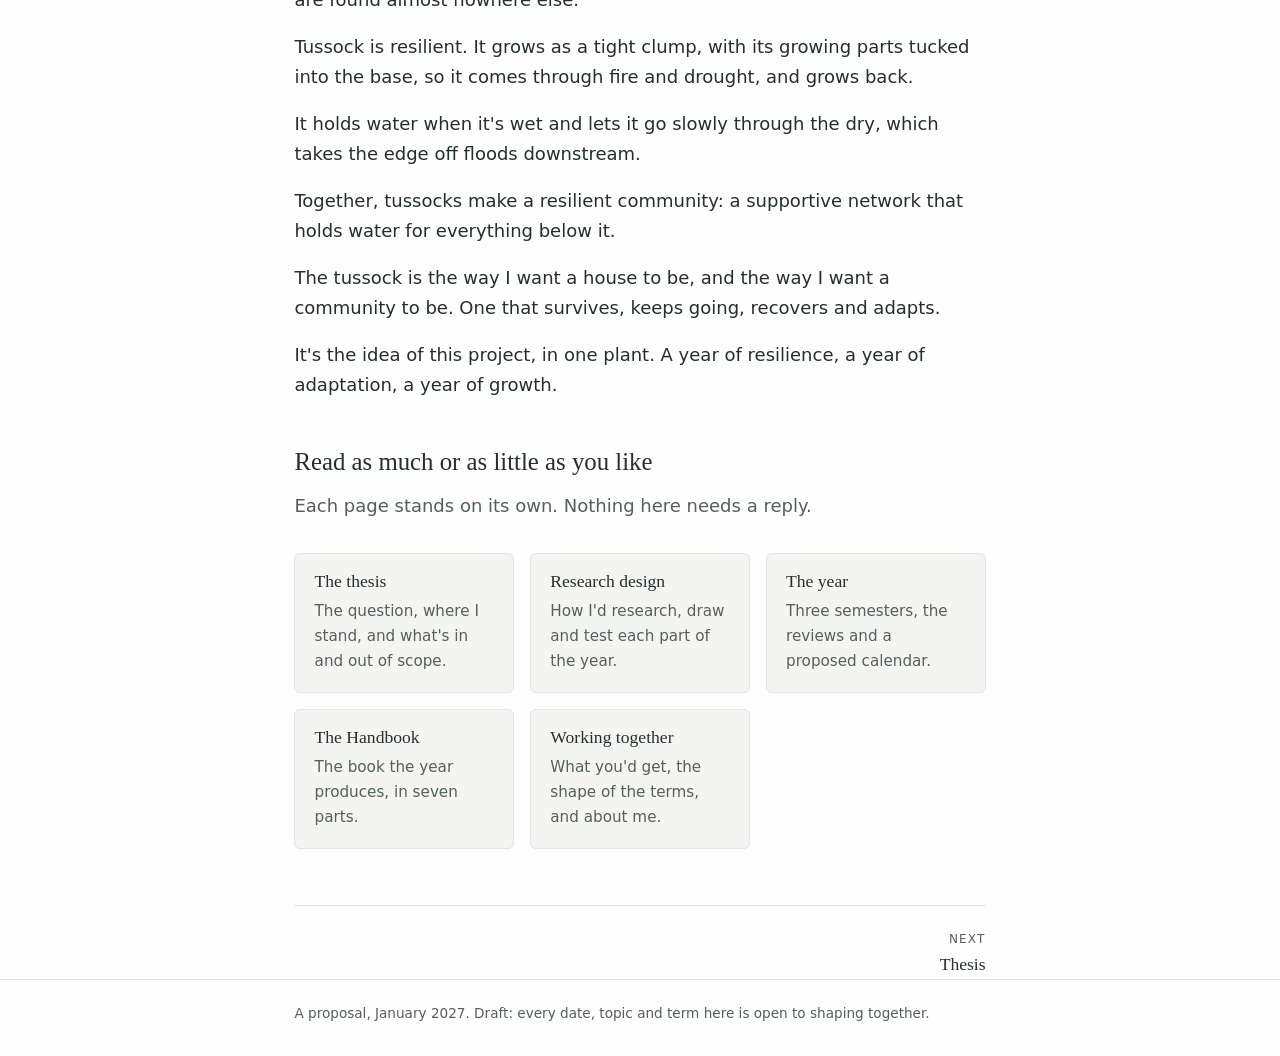
==== commit d09cdb3a: "The year by area; optional design year" ====
--- a/index.html
+++ b/index.html
@@ -43,7 +43,7 @@
   <li><strong>Scope:</strong> single homes, in three settings: rural new builds, urban new builds and urban renovations.</li>
   <li><strong>Shape:</strong> about twelve months, about 30 hours a week. I'd run it like an architectural thesis, with reviews and a monthly pin-up.</li>
   <li><strong>When:</strong> April 2027 to March 2028.</li>
-  <li><strong>What comes out of it:</strong> the NZ Resilient Design Handbook, a reference for architects, planners, designers and licensed building practitioners. Plus the design moves, and a brief for a second year that designs the house.</li>
+  <li><strong>What comes out of it:</strong> the NZ Resilient Design Handbook, a reference for architects, planners, designers and licensed building practitioners. Plus the design moves. An optional second year, for design, is something we'd discuss at the end of the research.</li>
 </ul>
 
 <h2>Why tussock</h2>
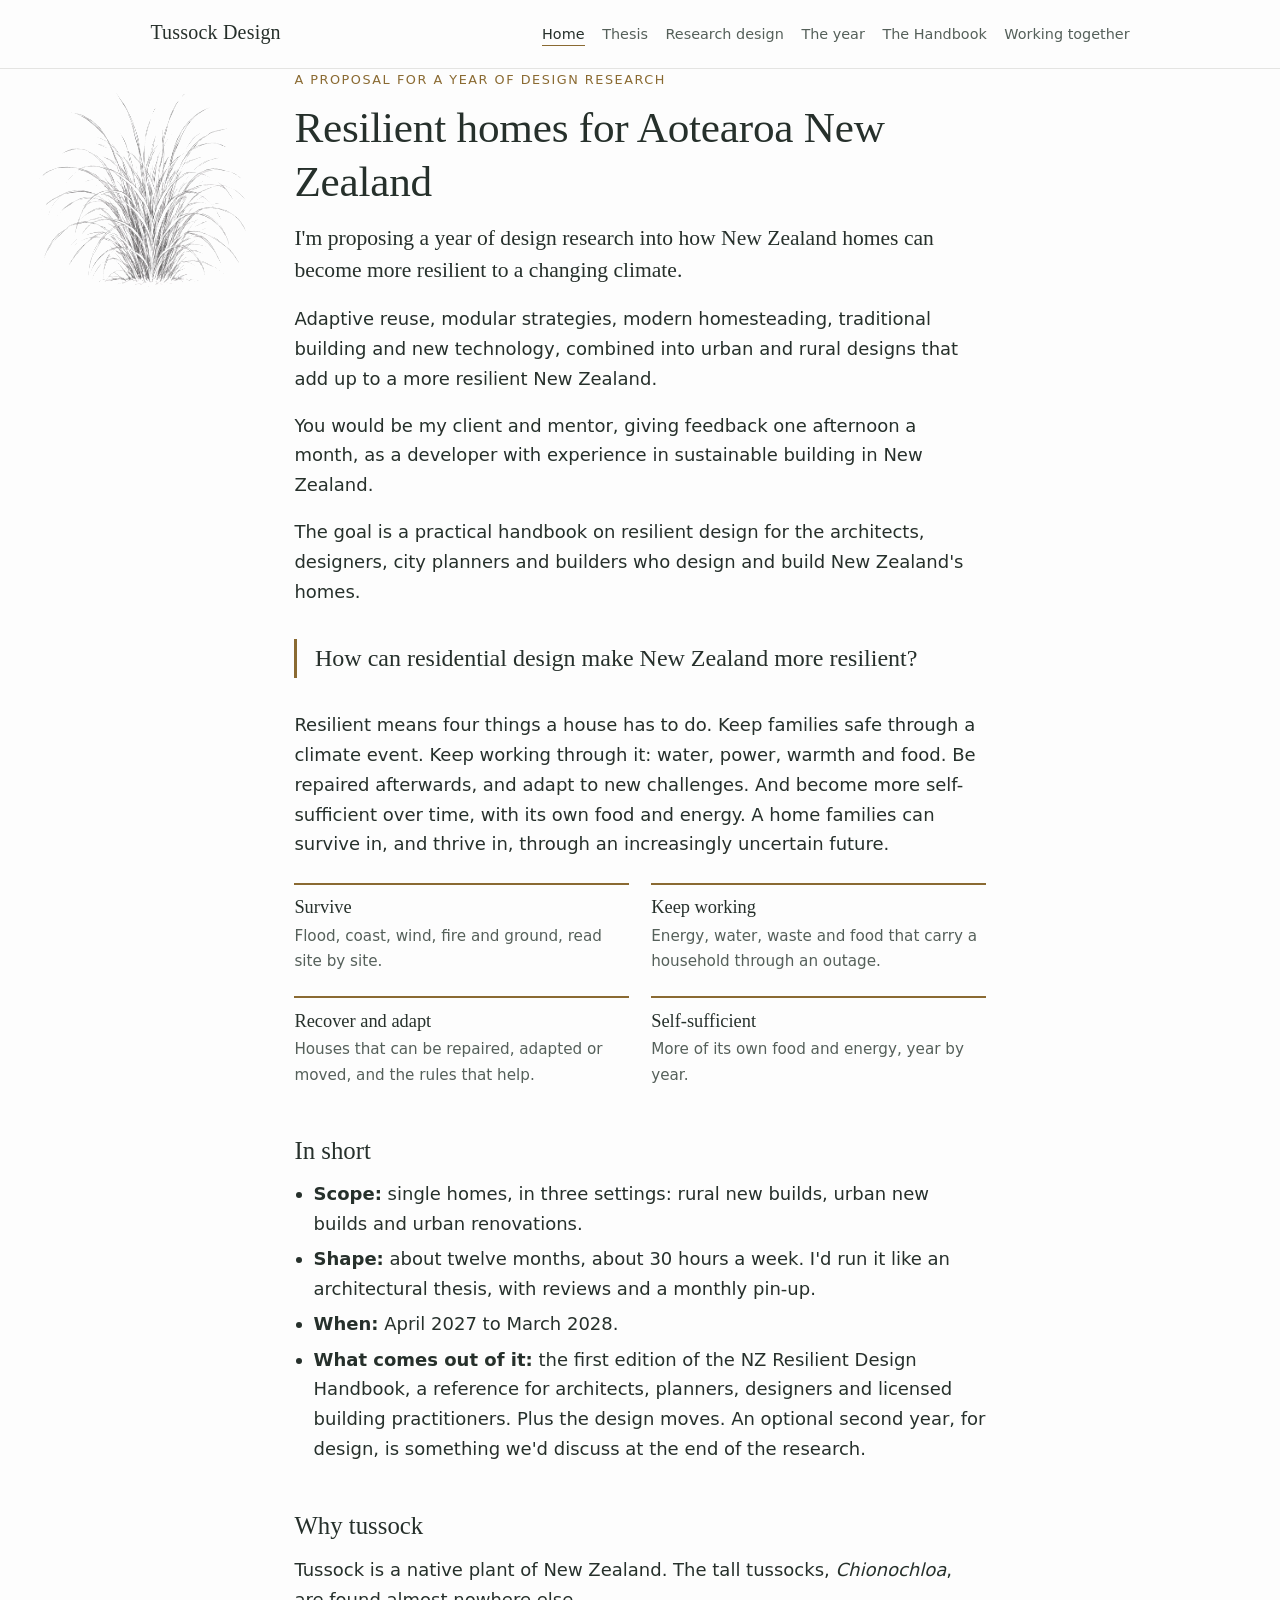
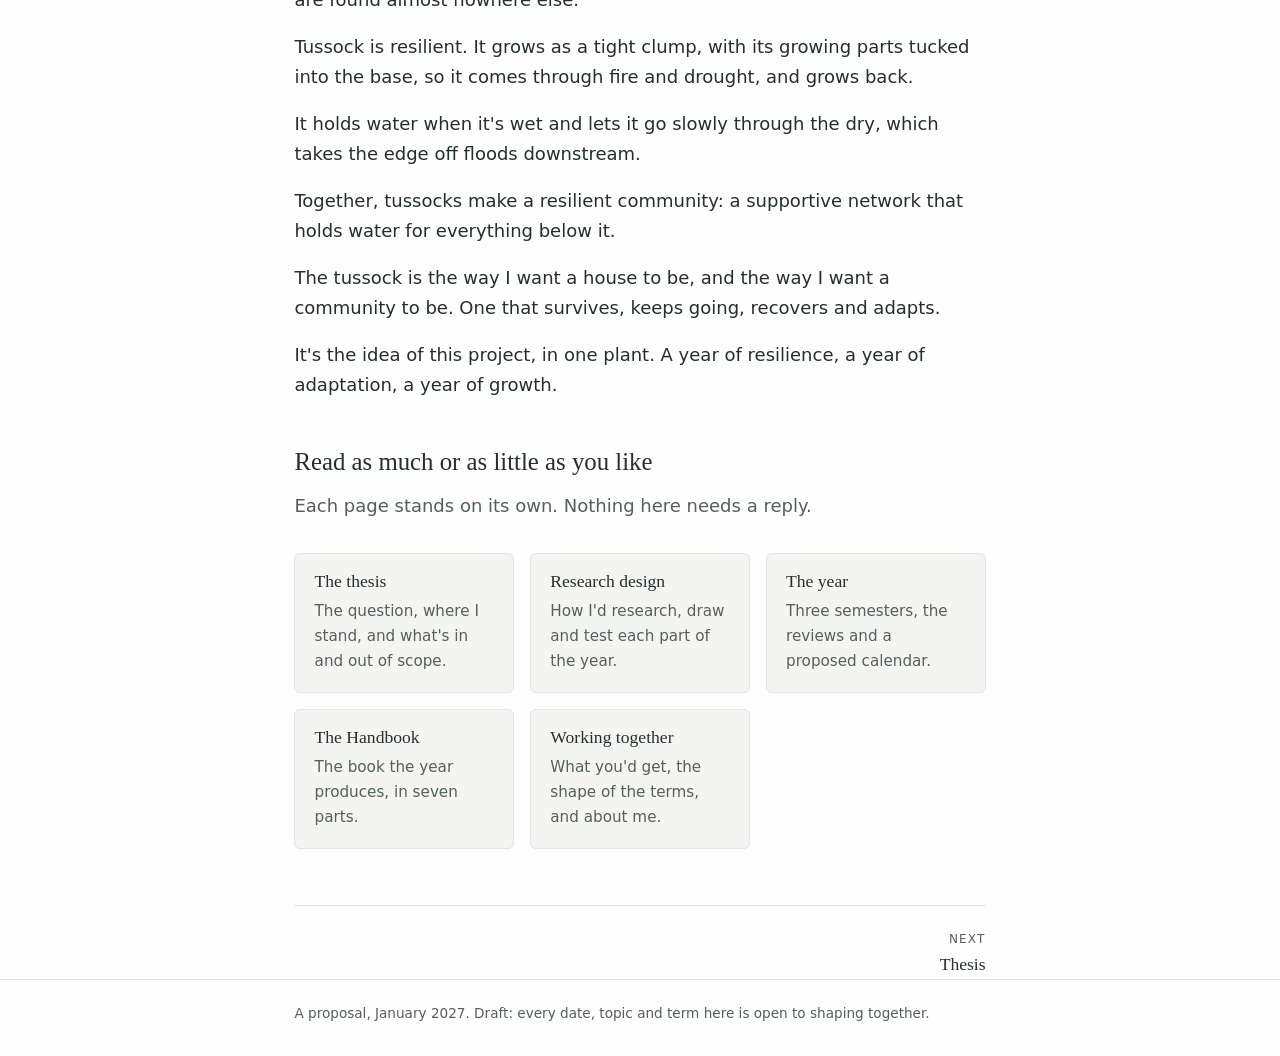
==== commit 5d89f575: "The Handbook as a first edition" ====
--- a/index.html
+++ b/index.html
@@ -6,7 +6,7 @@
 <title>Resilient homes for Aotearoa New Zealand | Tussock Design</title>
 <meta name="description" content="A proposal for a year of design research for resilient homes in New Zealand, ending in the NZ Resilient Design Handbook.">
 <meta name="robots" content="noindex">
-<link rel="stylesheet" href="style.css?v=50fc72c2">
+<link rel="stylesheet" href="style.css?v=6e248763">
 </head>
 <body class="page-index">
 <header class="top">
@@ -17,7 +17,7 @@
 </header>
 <main class="wrap">
 <div class="intro">
-  <figure class="sketch"><img src="tussock.jpg?v=50fc72c2" width="1047" height="1100" alt="Pencil sketch of a tussock"></figure>
+  <figure class="sketch"><img src="tussock.jpg?v=6e248763" width="1047" height="1100" alt="Pencil sketch of a tussock"></figure>
   <p class="kicker">A proposal for a year of design research</p>
   <h1>Resilient homes for Aotearoa New Zealand</h1>
   <p class="lead">I'm proposing a year of design research into how New Zealand homes can become more resilient to a changing climate.</p>
@@ -43,7 +43,7 @@
   <li><strong>Scope:</strong> single homes, in three settings: rural new builds, urban new builds and urban renovations.</li>
   <li><strong>Shape:</strong> about twelve months, about 30 hours a week. I'd run it like an architectural thesis, with reviews and a monthly pin-up.</li>
   <li><strong>When:</strong> April 2027 to March 2028.</li>
-  <li><strong>What comes out of it:</strong> the NZ Resilient Design Handbook, a reference for architects, planners, designers and licensed building practitioners. Plus the design moves. An optional second year, for design, is something we'd discuss at the end of the research.</li>
+  <li><strong>What comes out of it:</strong> the first edition of the NZ Resilient Design Handbook, a reference for architects, planners, designers and licensed building practitioners. Plus the design moves. An optional second year, for design, is something we'd discuss at the end of the research.</li>
 </ul>
 
 <h2>Why tussock</h2>
--- a/style.css
+++ b/style.css
@@ -115,3 +115,9 @@
   .lead { font-size: 1.2rem; }
   .question { font-size: 1.3rem; }
 }
+
+/* Image board (src/board/, built by build.py) */
+.board { columns: 2 16rem; column-gap: 1.2rem; margin: 2rem 0; }
+.board figure { break-inside: avoid; margin: 0 0 1.2rem; }
+.board img { width: 100%; height: auto; display: block; border-radius: 3px; }
+.board figcaption { font-size: .85rem; color: var(--ink-soft); margin-top: .35rem; }
